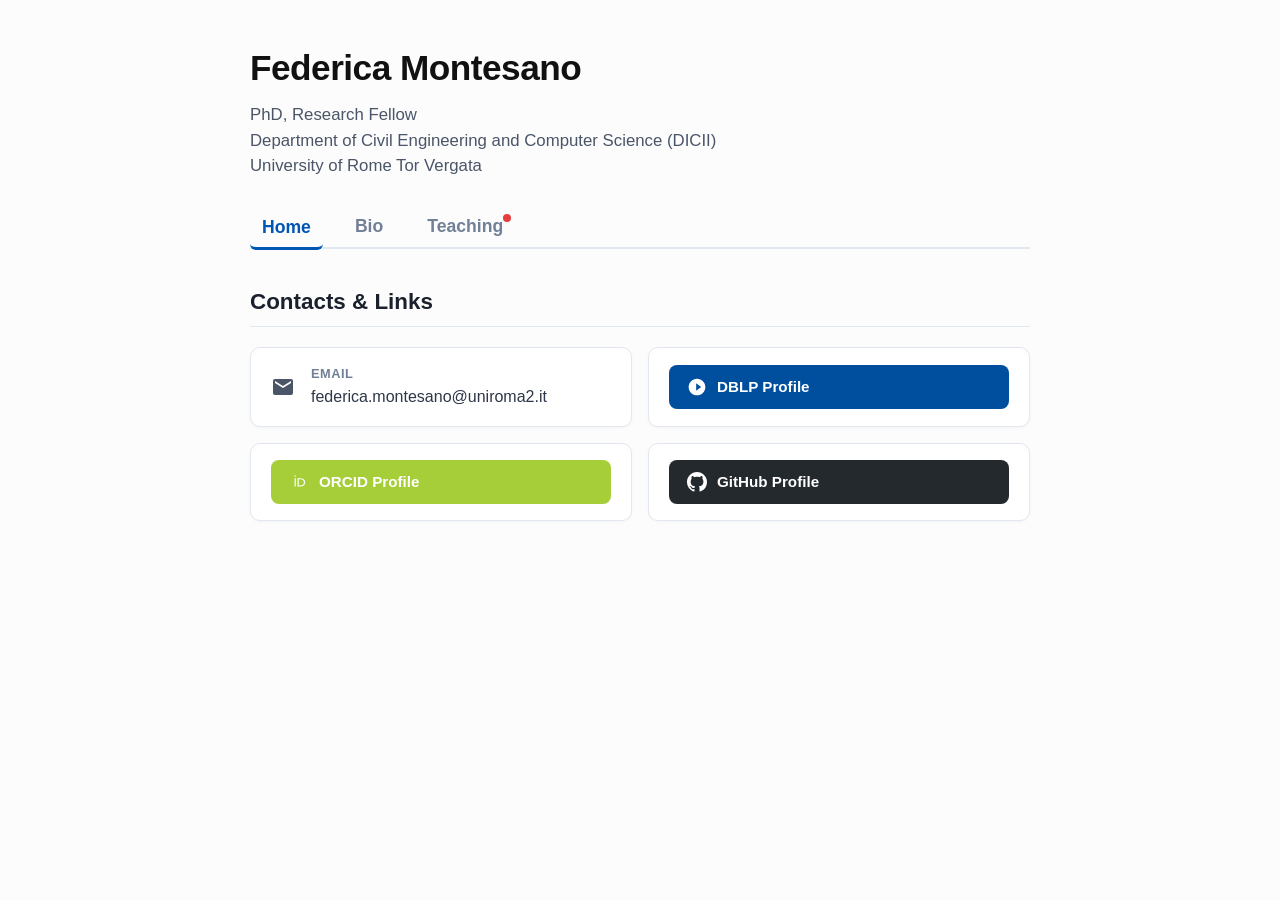
==== index.html @ 9aa777cb "Update comments for clarity in index.html" ====
<!DOCTYPE html>
<html lang="it">
<head>
    <meta charset="UTF-8">
    <meta name="viewport" content="width=device-width, initial-scale=1.0">
    <title>Federica Montesano | Academic Homepage</title>
    <style>
        :root {
            --primary-color: #0056b3;
            --text-color: #2b2b2b;
            --bg-color: #fcfcfc;
            --card-bg: #ffffff;
            --border-color: #e2e8f0;
            --orcid-color: #a6ce39;
            --github-color: #24292e;
            --dblp-color: #004f9e;
            --new-badge-bg: #e53e3e;
            --new-badge-color: #ffffff;
        }

        body {
            font-family: -apple-system, BlinkMacSystemFont, "Segoe UI", Roboto, Helvetica, Arial, sans-serif;
            max-width: 780px;
            margin: 40px auto;
            padding: 0 20px;
            line-height: 1.6;
            color: var(--text-color);
            background-color: var(--bg-color);
        }

        /* Header */
        header {
            margin-bottom: 30px;
        }

        h1 {
            font-size: 2.2rem;
            margin-bottom: 6px;
            color: #111;
            letter-spacing: -0.5px;
        }

        .affiliation {
            font-size: 1.05rem;
            color: #4a5568;
            margin-top: 0;
            line-height: 1.5;
        }

        /* Navigation Bar */
        nav {
            display: flex;
            gap: 20px;
            border-bottom: 2px solid var(--border-color);
            margin-bottom: 35px;
            padding-bottom: 2px;
        }

        nav button {
            background: none;
            border: none;
            font-size: 1.1rem;
            font-weight: 600;
            color: #718096;
            padding: 8px 12px;
            cursor: pointer;
            border-radius: 6px;
            transition: all 0.2s ease;
            position: relative;
        }

        nav button:hover {
            color: var(--primary-color);
            background-color: #edf2f7;
        }

        nav button.active {
            color: var(--primary-color);
            border-bottom: 3px solid var(--primary-color);
            margin-bottom: -5px; /* Aligns indicator with bottom border */
        }

        /* Dot indicator on navigation tab for new content */
        nav button.has-new::after {
            content: '';
            position: absolute;
            top: 6px;
            right: 4px;
            width: 8px;
            height: 8px;
            background-color: var(--new-badge-bg);
            border-radius: 50%;
            box-shadow: 0 0 0 2px var(--bg-color);
        }

        /* Sections */
        .tab-content {
            display: none;
        }

        .tab-content.active {
            display: block;
        }

        h2 {
            font-size: 1.4rem;
            color: #1a202c;
            margin-top: 30px;
            margin-bottom: 16px;
            border-bottom: 1px solid var(--border-color);
            padding-bottom: 6px;
        }

        /* Contacts & Links Cards */
        .contacts-grid {
            display: grid;
            grid-template-columns: repeat(auto-fit, minmax(280px, 1fr));
            gap: 16px;
            margin-top: 20px;
        }

        .contact-card {
            background: var(--card-bg);
            border: 1px solid var(--border-color);
            border-radius: 10px;
            padding: 16px 20px;
            display: flex;
            align-items: center;
            gap: 16px;
            box-shadow: 0 1px 3px rgba(0,0,0,0.04);
            transition: transform 0.15s ease, box-shadow 0.15s ease;
        }

        .contact-card:hover {
            transform: translateY(-2px);
            box-shadow: 0 4px 10px rgba(0,0,0,0.06);
        }

        .contact-icon {
            width: 24px;
            height: 24px;
            flex-shrink: 0;
            fill: #4a5568;
        }

        .contact-info {
            display: flex;
            flex-direction: column;
        }

        .contact-label {
            font-size: 0.8rem;
            text-transform: uppercase;
            letter-spacing: 0.5px;
            color: #718096;
            font-weight: 600;
        }

        .contact-value {
            font-size: 1rem;
            font-weight: 500;
            color: #2d3748;
            text-decoration: none;
            word-break: break-word;
        }

        a.contact-value:hover {
            color: var(--primary-color);
            text-decoration: underline;
        }

        /* External Badges for Links */
        .badge-link {
            display: inline-flex;
            align-items: center;
            gap: 10px;
            padding: 10px 18px;
            border-radius: 8px;
            color: white !important;
            font-weight: 600;
            text-decoration: none !important;
            font-size: 0.95rem;
            width: 100%;
            box-sizing: border-box;
            transition: opacity 0.2s ease, transform 0.15s ease;
        }

        .badge-link:hover {
            opacity: 0.9;
            transform: translateY(-2px);
        }

        .badge-link svg {
            width: 20px;
            height: 20px;
            fill: white;
            flex-shrink: 0;
        }

        .badge-orcid {
            background-color: var(--orcid-color);
        }

        .badge-github {
            background-color: var(--github-color);
        }

        .badge-dblp {
            background-color: var(--dblp-color);
        }

        /* Full CV Link Container */
        .cv-download-container {
            margin-bottom: 25px;
        }

        .btn-cv {
            display: inline-flex;
            align-items: center;
            gap: 10px;
            background-color: var(--primary-color);
            color: white;
            padding: 10px 18px;
            border-radius: 8px;
            font-weight: 600;
            text-decoration: none;
            font-size: 0.95rem;
            transition: background-color 0.2s ease, transform 0.15s ease;
        }

        .btn-cv:hover {
            background-color: #004085;
            transform: translateY(-2px);
        }

        .btn-cv svg {
            width: 18px;
            height: 18px;
            fill: white;
        }

        /* Education & Experience Items */
        .timeline-item {
            background: var(--card-bg);
            border: 1px solid var(--border-color);
            border-radius: 10px;
            padding: 20px;
            margin-bottom: 16px;
            box-shadow: 0 1px 3px rgba(0,0,0,0.04);
        }

        .timeline-header {
            display: flex;
            justify-content: space-between;
            align-items: flex-start;
            margin-bottom: 6px;
            flex-wrap: wrap;
            gap: 8px;
        }

        .timeline-title {
            font-size: 1.1rem;
            font-weight: 600;
            color: #2d3748;
            margin: 0;
        }

        .timeline-date {
            font-size: 0.85rem;
            font-weight: 600;
            color: var(--primary-color);
            background: #ebf8ff;
            padding: 2px 10px;
            border-radius: 12px;
            border: 1px solid #bee3f8;
            white-space: nowrap;
        }

        .timeline-subtitle {
            font-size: 0.95rem;
            color: #4a5568;
            margin-bottom: 6px;
        }

        .timeline-details {
            font-size: 0.95rem;
            color: #4a5568;
            margin-top: 8px;
            padding-top: 8px;
            border-top: 1px dashed var(--border-color);
        }

        .timeline-details p {
            margin: 4px 0;
        }

        /* Research Interest Badges */
        .tag-container {
            display: flex;
            flex-wrap: wrap;
            gap: 8px;
            margin-top: 10px;
            margin-bottom: 20px;
        }

        .tag {
            background: #edf2f7;
            color: #2d3748;
            padding: 6px 12px;
            border-radius: 20px;
            font-size: 0.9rem;
            font-weight: 500;
            border: 1px solid #cbd5e0;
        }

        /* Teaching Section Layout */
        .course-card {
            background: var(--card-bg);
            border: 1px solid var(--border-color);
            border-radius: 10px;
            padding: 24px;
            margin-bottom: 25px;
            box-shadow: 0 1px 3px rgba(0,0,0,0.04);
        }

        .course-card h3 {
            margin-top: 0;
            color: var(--primary-color);
            border-bottom: 1px solid var(--border-color);
            padding-bottom: 10px;
            font-size: 1.25rem;
            display: flex;
            align-items: center;
            justify-content: space-between;
        }

        /* Clickable Course Link Style */
        .course-card-link {
            text-decoration: none;
            color: inherit;
            display: block;
            transition: transform 0.15s ease, box-shadow 0.15s ease;
            cursor: pointer;
        }

        .course-card-link:hover {
            transform: translateY(-2px);
            box-shadow: 0 4px 12px rgba(0,0,0,0.08);
        }

        .course-card-link:hover h3 {
            text-decoration: underline;
        }

        .course-meta {
            display: flex;
            justify-content: space-between;
            align-items: center;
            margin-top: 12px;
            font-size: 0.9rem;
            color: #718096;
        }

        .arrow-indicator {
            font-weight: bold;
            color: var(--primary-color);
        }

        /* Back Button */
        .btn-back {
            display: inline-flex;
            align-items: center;
            gap: 6px;
            background: none;
            border: 1px solid var(--border-color);
            padding: 6px 14px;
            border-radius: 6px;
            color: #4a5568;
            font-weight: 600;
            cursor: pointer;
            margin-bottom: 20px;
            transition: all 0.15s ease;
        }

        .btn-back:hover {
            background: #edf2f7;
            color: var(--primary-color);
        }

        .resource-section {
            margin-top: 22px;
        }

        .resource-section h4 {
            margin-bottom: 10px;
            color: #2d3748;
            font-size: 1.05rem;
            display: flex;
            align-items: center;
            gap: 8px;
        }

        /* Formatted Resource List */
        .resource-list {
            list-style: none;
            padding-left: 0;
            margin-top: 8px;
        }

        .resource-list li {
            display: flex;
            align-items: center;
            justify-content: space-between;
            padding: 10px 14px;
            margin-bottom: 8px;
            background-color: #f8fafc;
            border: 1px solid var(--border-color);
            border-radius: 6px;
            transition: background-color 0.15s ease;
        }

        .resource-list li:hover {
            background-color: #f1f5f9;
        }

        .resource-info {
            display: flex;
            align-items: center;
            gap: 8px;
            flex-wrap: wrap;
        }

        .resource-title {
            font-weight: 500;
            color: #2d3748;
        }

        /* Action Badges */
        .badge-pdf, .badge-file {
            font-size: 0.8rem;
            padding: 3px 10px;
            border-radius: 4px;
            font-weight: 600;
            text-decoration: none;
            transition: all 0.15s ease;
            white-space: nowrap;
        }

        .badge-pdf {
            background: #ebf8ff;
            color: var(--primary-color);
            border: 1px solid #bee3f8;
        }

        .badge-pdf:hover {
            background: #bee3f8;
        }

        .badge-file {
            background: #f0fff4;
            color: #276749;
            border: 1px solid #c6f6d5;
        }

        .badge-file:hover {
            background: #c6f6d5;
        }

        /* --- NEW SUBMISSION HIGHLIGHTING --- */
        
        /* Animated Pulsing NEW Badge */
        .badge-new {
            font-size: 0.7rem;
            font-weight: 700;
            text-transform: uppercase;
            letter-spacing: 0.5px;
            background-color: var(--new-badge-bg);
            color: var(--new-badge-color);
            padding: 2px 7px;
            border-radius: 10px;
            display: inline-block;
            animation: pulse-badge 2s infinite;
        }

        @keyframes pulse-badge {
            0% {
                box-shadow: 0 0 0 0 rgba(229, 62, 62, 0.4);
            }
            70% {
                box-shadow: 0 0 0 6px rgba(229, 62, 62, 0);
            }
            100% {
                box-shadow: 0 0 0 0 rgba(229, 62, 62, 0);
            }
        }

        /* Special styling for newly submitted list item */
        .resource-list li.item-new {
            background-color: #fff5f5;
            border-color: #feb2b2;
        }

        .resource-list li.item-new:hover {
            background-color: #fed7d7;
        }
    </style>
</head>
<body>

    <!-- HEADER / TITLE -->
    <header>
        <h1>Federica Montesano</h1>
        <p class="affiliation">
            PhD, Research Fellow<br>
            Department of Civil Engineering and Computer Science (DICII)<br>
            University of Rome Tor Vergata
        </p>
    </header>

    <!-- NAVIGATION TABS -->
    <nav>
        <button id="tab-home" class="active" onclick="switchTab('home')">Home</button>
        <button id="tab-bio" onclick="switchTab('bio')">Bio</button>
        <!-- ADD "has-new" class when you put new stuff! -->
        <button id="tab-teaching" class="has-new" onclick="switchTab('teaching')">Teaching</button>
    </nav>

    <main>
        <!-- HOME PAGE (DEFAULT) -->
        <section id="content-home" class="tab-content active">
            <h2>Contacts & Links</h2>
            
            <div class="contacts-grid">
                <!-- Email -->
                <div class="contact-card">
                    <svg class="contact-icon" viewBox="0 0 24 24"><path d="M20 4H4c-1.1 0-1.99.9-1.99 2L2 18c0 1.1.9 2 2 2h16c1.1 0 2-.9 2-2V6c0-1.1-.9-2-2-2zm0 4l-8 5-8-5V6l8 5 8-5v2z"/></svg>
                    <div class="contact-info">
                        <span class="contact-label">Email</span>
                        <a href="mailto:federica.montesano@uniroma2.it" class="contact-value">federica.montesano@uniroma2.it</a>
                    </div>
                </div>

                <!-- DBLP Button -->
                <div class="contact-card">
                    <a href="https://dblp.org/pid/322/9845.html" target="_blank" class="badge-link badge-dblp">
                        <svg viewBox="0 0 24 24"><path d="M12 2C6.48 2 2 6.48 2 12s4.48 10 10 10 10-4.48 10-10S17.52 2 12 2zm-1 14.5v-9l6 4.5-6 4.5z"/></svg>
                        DBLP Profile
                    </a>
                </div>

                <!-- ORCID Button -->
                <div class="contact-card">
                    <a href="https://orcid.org/0000-0002-9875-6601" target="_blank" class="badge-link badge-orcid">
                        <svg viewBox="0 0 256 256"><path d="M256 128c0 70.7-57.3 128-128 128S0 198.7 0 128 57.3 0 128 0s128 57.3 128 128z" fill="#a6ce39"/><path d="M86.3 186.2H70.9V79.1h15.4v107.1zM108.9 79.1h41.6c39.6 0 57 28.3 57 53.6 0 27.5-21.5 53.5-56.8 53.5h-41.8V79.1zm15.4 93.3h24.5c34.9 0 42.9-26.5 42.9-39.7 0-21.5-13.7-39.7-43.7-39.7h-23.7v79.4zM78.6 60.1c-5.5 0-10-4.5-10-10s4.5-10 10-10 10 4.5 10 10-4.5 10-10 10z" fill="#fff"/></svg>
                        ORCID Profile
                    </a>
                </div>

                <!-- GitHub Button -->
                <div class="contact-card">
                    <a href="https://github.com/federicamontes" target="_blank" class="badge-link badge-github">
                        <svg viewBox="0 0 24 24"><path d="M12 0C5.37 0 0 5.37 0 12c0 5.31 3.435 9.795 8.205 11.385.6.105.825-.255.825-.57 0-.285-.015-1.23-.015-2.235-3.015.555-3.795-.735-4.035-1.41-.135-.345-.72-1.41-1.23-1.695-.42-.225-1.02-.78-.015-.795.945-.015 1.62.87 1.845 1.23 1.08 1.815 2.805 1.305 3.495.99.105-.78.42-1.305.765-1.605-2.67-.3-5.46-1.335-5.46-5.925 0-1.305.465-2.385 1.23-3.225-.12-.3-.54-1.53.12-3.18 0 0 1.005-.315 3.3 1.23.96-.27 1.98-.405 3-.405s2.04.135 3 .405c2.295-1.56 3.3-1.23 3.3-1.23.66 1.65.24 2.88.12 3.18.765.84 1.23 1.905 1.23 3.225 0 4.605-2.805 5.625-5.475 5.925.435.375.81 1.095.81 2.22 0 1.605-.015 2.895-.015 3.3 0 .315.225.69.825.57A12.02 12.02 0 0024 12c0-6.63-5.37-12-12-12z"/></svg>
                        GitHub Profile
                    </a>
                </div>
            </div>
        </section>

        <!-- BIO PAGE -->
        <section id="content-bio" class="tab-content">
            <!-- FULL CV DOWNLOAD LINK -->
            <div class="cv-download-container">
                <a href="CV_Federica_Montesano.pdf" target="_blank" class="btn-cv">
                    <svg viewBox="0 0 24 24"><path d="M19 9h-4V3H9v6H5l7 7 7-7zM5 18v2h14v-2H5z"/></svg>
                    Download Full CV (PDF)
                </a>
            </div>

            <!-- EDUCATION SECTION -->
            <h2>Education</h2>

            <!-- Ph.D. -->
            <div class="timeline-item">
                <div class="timeline-header">
                    <h3 class="timeline-title">Ph.D. in Computer Science, Robotics and GeoInformation</h3>
                    <span class="timeline-date">Nov 2021 – Oct 2024</span>
                </div>
                <div class="timeline-subtitle">
                    <strong>University of Rome Tor Vergata</strong> &bull; Grade: Top 5% (Outstanding)
                </div>
                <div class="timeline-details">
                    <p><strong>Thesis Title:</strong> <em>Innovative Solutions for Speculative Parallel Discrete Event Simulation on Multi-core Shared-memory Machines</em></p>
                    <p><strong>Supervisor:</strong> Francesco Quaglia &bull; <strong>Co-Supervisor:</strong> Romolo Marotta</p>
                </div>
            </div>

            <!-- Master Degree -->
            <div class="timeline-item">
                <div class="timeline-header">
                    <h3 class="timeline-title">Master Degree in Computer Science Engineering</h3>
                    <span class="timeline-date">May 2018 – Oct 2021</span>
                </div>
                <div class="timeline-subtitle">
                    <strong>University of Rome Tor Vergata</strong> &bull; Grade: 104/110
                </div>
                <div class="timeline-details">
                    <p><strong>Thesis Title:</strong> <em>Studio e implementazione di uno stack sequentially consistent</em></p>
                    <p><strong>Advisor:</strong> Francesco Quaglia &bull; <strong>Co-Advisor:</strong> Romolo Marotta</p>
                </div>
            </div>

            <!-- RESEARCH EXPERIENCE SECTION -->
            <h2>Research Experience</h2>

            <div class="timeline-item">
                <div class="timeline-header">
                    <h3 class="timeline-title">Research Fellow (Incarico di ricerca, art. 22-ter L. 240/2010)</h3>
                    <span class="timeline-date">Mar 2026 – Mar 2027</span>
                </div>
                <div class="timeline-subtitle">
                    <strong>Department of Civil Engineering and Computer Science – Università Roma Tor Vergata</strong>
                </div>
                <div class="timeline-details">
                    <p>Horizon Europe Project <em>EoCoE-3: Energy Oriented Centre of Excellence for Exascale</em> (Grant Agreement: 101144014)</p>
                </div>
            </div>

            <div class="timeline-item">
                <div class="timeline-header">
                    <h3 class="timeline-title">Scientific Collaborator</h3>
                    <span class="timeline-date">Nov 2025 – Mar 2026</span>
                </div>
                <div class="timeline-subtitle">
                    <strong>Department of Economics – Università Roma Tre</strong>
                </div>
                <div class="timeline-details">
                    <p>PRIN 2022 Project <em>DOMAIN: Taming Heterogeneous Computing Complexity with Full-Stack Governance of Domain-Specific Languages</em> (Project Code: 2022TSYYKJ)</p>
                </div>
            </div>

            <div class="timeline-item">
                <div class="timeline-header">
                    <h3 class="timeline-title">Research Fellow (Assegno di ricerca, art. 22 L. 240/2010)</h3>
                    <span class="timeline-date">Nov 2024 – Nov 2025</span>
                </div>
                <div class="timeline-subtitle">
                    <strong>National Research Council (CNR-IASI)</strong>
                </div>
                <div class="timeline-details">
                    <p>PRIN 2022 Project <em>DOMAIN: Taming Heterogeneous Computing Complexity with Full-Stack Governance of Domain-Specific Languages</em> (Project Code: 2022TSYYKJ)</p>
                </div>
            </div>

            <!-- RESEARCH INTERESTS SECTION -->
            <h2>Research Interests</h2>
            <div class="tag-container">
                <span class="tag">Parallel & Distributed Systems</span>
                <span class="tag">Parallel Discrete Event Simulation (PDES)</span>
                <span class="tag">High-Performance Computing (HPC)</span>
                <span class="tag">Heterogeneous Computing (CPU/GPU/FPGA)</span>
                 <span class="tag">Concurrent Data Structures</span>
                <span class="tag">Shared-Memory & Multicore Architectures</span>
            </div>

            <!-- NATIONAL & INTERNATIONAL RESEARCH PROJECTS -->
            <h2>National & International Research Projects</h2>

            <div class="timeline-item">
                <div class="timeline-header">
                    <h3 class="timeline-title">EoCoE-3: Energy Oriented Centre of Excellence for Exascale</h3>
                    <span class="timeline-date">Mar 2026 – Mar 2027</span>
                </div>
                <div class="timeline-subtitle">
                    <em>Horizon Europe Grant Agreement 101144014 &bull; Università Roma Tor Vergata</em>
                </div>
                <div class="timeline-details">
                    <p>Research activity within EoCoE-3 focusing on the development and optimization of HPC libraries in PSCToolkit for exascale architectures, and their integration into applications for hydrological and wind energy simulations, with emphasis on accelerator-based implementations.</p>
                </div>
            </div>

            <div class="timeline-item">
                <div class="timeline-header">
                    <h3 class="timeline-title">DOMAIN: Taming Heterogeneous Computing Complexity</h3>
                    <span class="timeline-date">Nov 2024 – Mar 2026</span>
                </div>
                <div class="timeline-subtitle">
                    <em>PRIN 2022, CUP F53D23004370001 &bull; CNR-IASI / Università Roma Tre</em>
                </div>
                <div class="timeline-details">
                    <p>Research on heterogeneous computing systems and domain-specific languages (DSLs), focusing on programming abstractions, runtime systems, and optimization techniques for efficient execution on hybrid architectures (CPU/GPU/FPGA).</p>
                </div>
            </div>

            <!-- AWARDS SECTION -->
            <h2>Awards</h2>

            <div class="timeline-item">
                <div class="timeline-header">
                    <h3 class="timeline-title">Best Paper Award</h3>
                    <span class="timeline-date">2025</span>
                </div>
                <div class="timeline-subtitle">
                    <strong>30th IEEE International Symposium on Distributed Simulation and Real Time Applications (DS-RT)</strong>
                </div>
                <div class="timeline-details">
                    <p>Award for the paper <em>"Model-Driven Parallel and Distributed Stochastic Simulation of Chemical Reaction Networks"</em></p>
                </div>
            </div>

            <!-- CHAIRMANSHIP SECTION -->
            <h2>Chairmanship</h2>

            <div class="timeline-item">
                <div class="timeline-header">
                    <h3 class="timeline-title">Reproducibility Chair</h3>
                    <span class="timeline-date">2026</span>
                </div>
                <div class="timeline-subtitle">
                    <strong>ACM SIGSIM Conference on Principles of Advanced Discrete Simulation (PADS)</strong>
                </div>
            </div>

            <div class="timeline-item">
                <div class="timeline-header">
                    <h3 class="timeline-title">Reproducibility Chair</h3>
                    <span class="timeline-date">2025</span>
                </div>
                <div class="timeline-subtitle">
                    <strong>ACM SIGSIM Conference on Principles of Advanced Discrete Simulation (PADS)</strong>
                </div>
            </div>
        </section>

        <!-- TEACHING LIST PAGE -->
        <section id="content-teaching" class="tab-content">
            <h2>Teaching</h2>

            <!-- Clickable Course Card -->
            <a href="javascript:void(0)" onclick="switchTab('course-ing-algoritmi')" class="course-card-link">
                <div class="course-card">
                    <h3>
                        Ingegneria degli Algoritmi (Laurea Triennale)
                        <!-- Optional NEW badge on course level -->
                        <span class="badge-new">NEW CONTENT</span>
                    </h3>
                    <div class="course-meta">
                        <span>Anno Accademico 2026/2027</span>
                        <span class="arrow-indicator">View Course Material &rarr;</span>
                    </div>
                </div>
            </a>
        </section>

        <!-- DEDICATED COURSE PAGE: Ingegneria degli Algoritmi -->
        <section id="content-course-ing-algoritmi" class="tab-content">
            <button class="btn-back" onclick="switchTab('teaching')">&larr; Back to Teaching</button>

            <h2>Ingegneria degli Algoritmi (Laurea Triennale) — A.A. 2026/2027</h2>

            <div class="course-card">
                <!-- Slides Section -->
                <div class="resource-section">
                    <h4>Slides</h4>
                    <ul class="resource-list">
                        <li>
                            <div class="resource-info">
                                <span class="resource-title">Lecture 1: Introduzione</span>
                            </div>
                            <a href="slides/lecture1.pdf" class="badge-pdf" target="_blank">PDF</a>
                        </li>
                        <li>
                            <div class="resource-info">
                                <span class="resource-title">Lecture 2: Dati Elementari</span>
                            </div>
                            <a href="slides/lecture2.pdf" class="badge-pdf" target="_blank">PDF</a>
                        </li>
                    </ul>
                </div>

                <!-- Esercitazioni e Homework Section -->
                <div class="resource-section">
                    <h4>Esercitazioni e Homework</h4>
                    <ul class="resource-list">
                        <!-- Standard Existing Item -->
                        <li>
                            <div class="resource-info">
                                <span class="resource-title">Esercizi 1: Tipi di dato</span>
                            </div>
                            <a href="esercizi/tipi.txt" class="badge-file" target="_blank">FILE</a>
                        </li>

                        <!-- When element is no longer new, simply remove class="item-new" -->
                        <!-- 
                        <li class="item-new">
                            <div class="resource-info">
                                <span class="resource-title">Soluzione Esercizio 1: C Code</span>
                                <span class="badge-new">NEW</span>
                            </div>
                            <a href="esercizi/soluzione1.c" class="badge-file" target="_blank">FILE</a>
                        </li> -->
                    </ul>
                </div>
            </div>
        </section>
    </main>

    <!-- TAB SWITCHING SCRIPT -->
    <script>
        function switchTab(tabName) {
            // Hide all tab content sections
            document.querySelectorAll('.tab-content').forEach(section => {
                section.classList.remove('active');
            });

            // Remove active class from all main navigation buttons
            document.querySelectorAll('nav button').forEach(button => {
                button.classList.remove('active');
            });

            // Show selected section
            const activeSection = document.getElementById('content-' + tabName);
            if (activeSection) {
                activeSection.classList.add('active');
            }

            // Highlight the matching navigation tab if available
            let navTabId = 'tab-' + tabName;
            if (tabName.startsWith('course-')) {
                navTabId = 'tab-teaching';
            }

            const activeNavButton = document.getElementById(navTabId);
            if (activeNavButton) {
                activeNavButton.classList.add('active');
            }

            // Scroll smoothly back to top when switching pages
            window.scrollTo({ top: 0, behavior: 'smooth' });
        }
    </script>

</body>
</html>
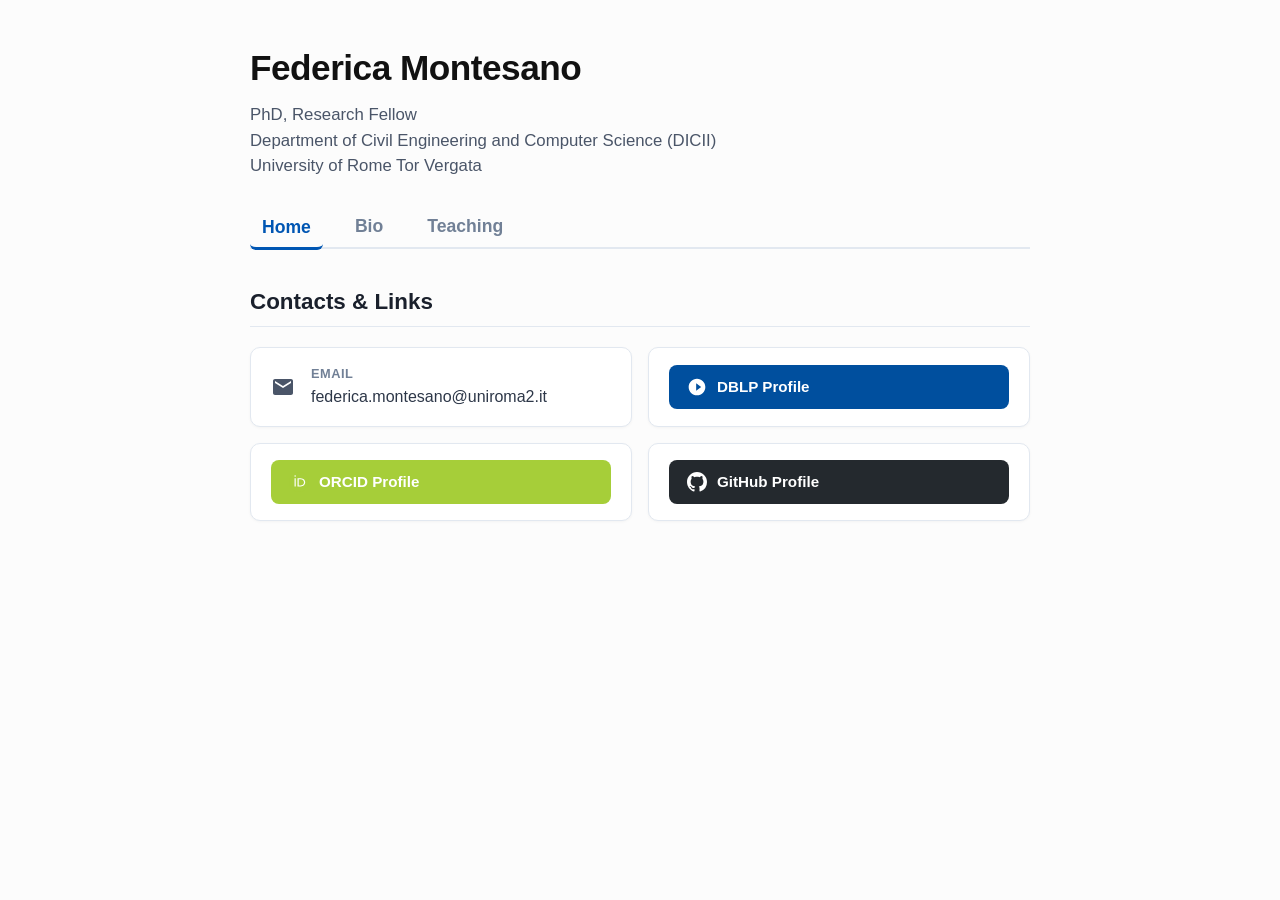
==== commit 9107392f: "Remove 'has-new' class from teaching button Removed 'has-new' class from the teaching button." ====
--- a/index.html
+++ b/index.html
@@ -522,7 +522,7 @@
         <button id="tab-home" class="active" onclick="switchTab('home')">Home</button>
         <button id="tab-bio" onclick="switchTab('bio')">Bio</button>
         <!-- ADD "has-new" class when you put new stuff! -->
-        <button id="tab-teaching" class="has-new" onclick="switchTab('teaching')">Teaching</button>
+        <button id="tab-teaching" class="" onclick="switchTab('teaching')">Teaching</button>
     </nav>
 
     <main>
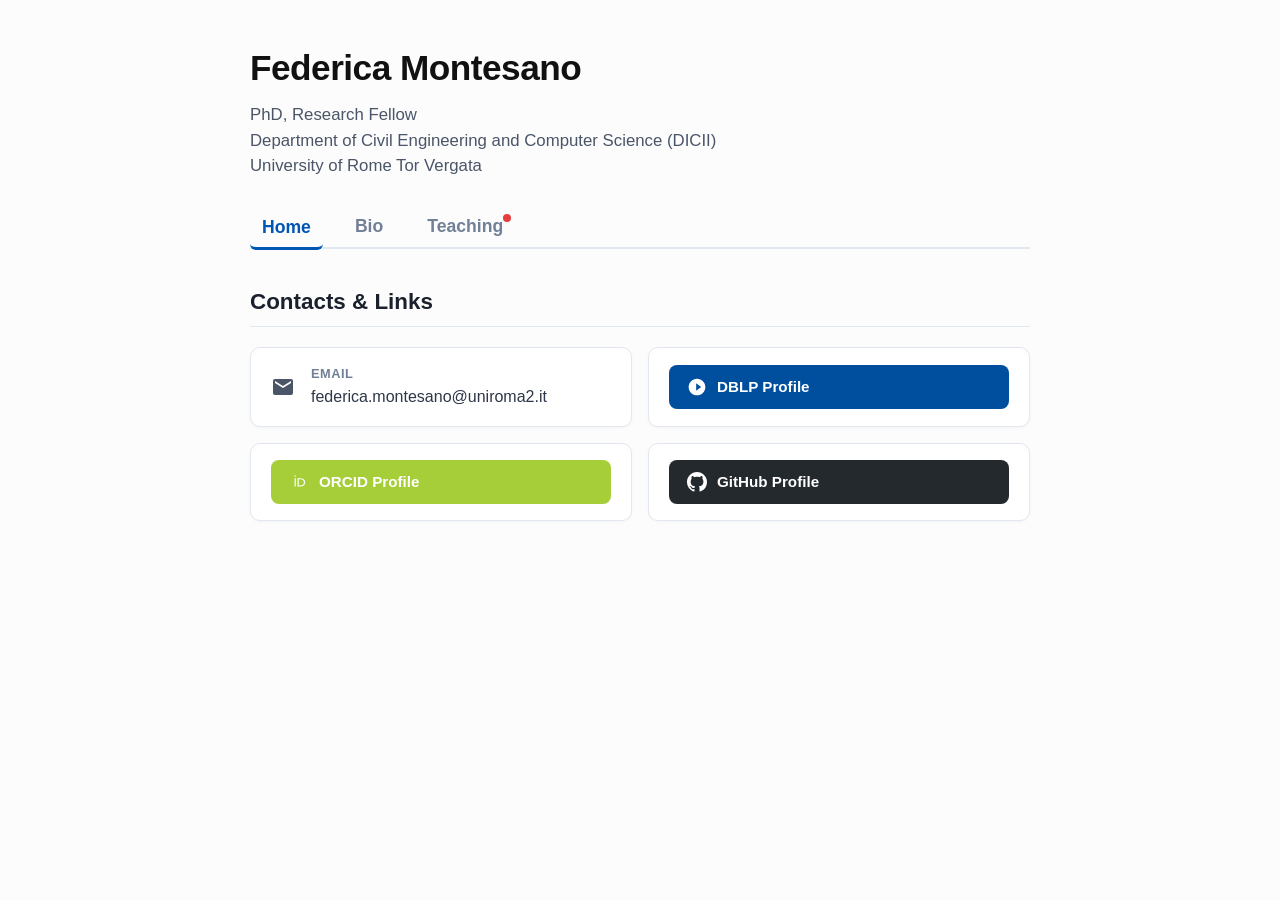
==== commit 8e04adec: "Enhance navigation and add new content indicators Added new content notifications and updated resour" ====
--- a/index.html
+++ b/index.html
@@ -521,8 +521,8 @@
     <nav>
         <button id="tab-home" class="active" onclick="switchTab('home')">Home</button>
         <button id="tab-bio" onclick="switchTab('bio')">Bio</button>
-        <!-- ADD "has-new" class when you put new stuff! -->
-        <button id="tab-teaching" class="" onclick="switchTab('teaching')">Teaching</button>
+        <!-- ADDED "has-new" class for new content notification -->
+        <button id="tab-teaching" class="has-new" onclick="switchTab('teaching')">Teaching</button>
     </nav>
 
     <main>
@@ -740,7 +740,7 @@
                 <div class="course-card">
                     <h3>
                         Ingegneria degli Algoritmi (Laurea Triennale)
-                        <!-- Optional NEW badge on course level -->
+                        <!-- ACTIVATED NEW CONTENT BADGE -->
                         <span class="badge-new">NEW CONTENT</span>
                     </h3>
                     <div class="course-meta">
@@ -766,13 +766,23 @@
                             <div class="resource-info">
                                 <span class="resource-title">Lecture 1: Introduzione</span>
                             </div>
-                            <a href="slides/lecture1.pdf" class="badge-pdf" target="_blank">PDF</a>
+                            <a href="slides/01-Introduzione.pdf" class="badge-pdf" target="_blank">PDF</a>
+                            <a href="slides/02-DatiElementari.pdf" class="badge-pdf" target="_blank">PDF</a>
                         </li>
                         <li>
                             <div class="resource-info">
-                                <span class="resource-title">Lecture 2: Dati Elementari</span>
+                                <span class="resource-title">Lecture 2: Controllo del Flusso</span>
                             </div>
                             <a href="slides/lecture2.pdf" class="badge-pdf" target="_blank">PDF</a>
+                        </li>
+                        
+                        <!-- NEWLY ADDED SLIDES -->
+                        <li class="item-new">
+                            <div class="resource-info">
+                                <span class="resource-title">Lecture 3 (tentative): Array</span>
+                                <span class="badge-new">NEW</span>
+                            </div>
+                            <a href="slides/03-StruttureDati.pdf" class="badge-pdf" target="_blank">PDF</a>
                         </li>
                     </ul>
                 </div>
@@ -788,16 +798,6 @@
                             </div>
                             <a href="esercizi/tipi.txt" class="badge-file" target="_blank">FILE</a>
                         </li>
-
-                        <!-- When element is no longer new, simply remove class="item-new" -->
-                        <!-- 
-                        <li class="item-new">
-                            <div class="resource-info">
-                                <span class="resource-title">Soluzione Esercizio 1: C Code</span>
-                                <span class="badge-new">NEW</span>
-                            </div>
-                            <a href="esercizi/soluzione1.c" class="badge-file" target="_blank">FILE</a>
-                        </li> -->
                     </ul>
                 </div>
             </div>
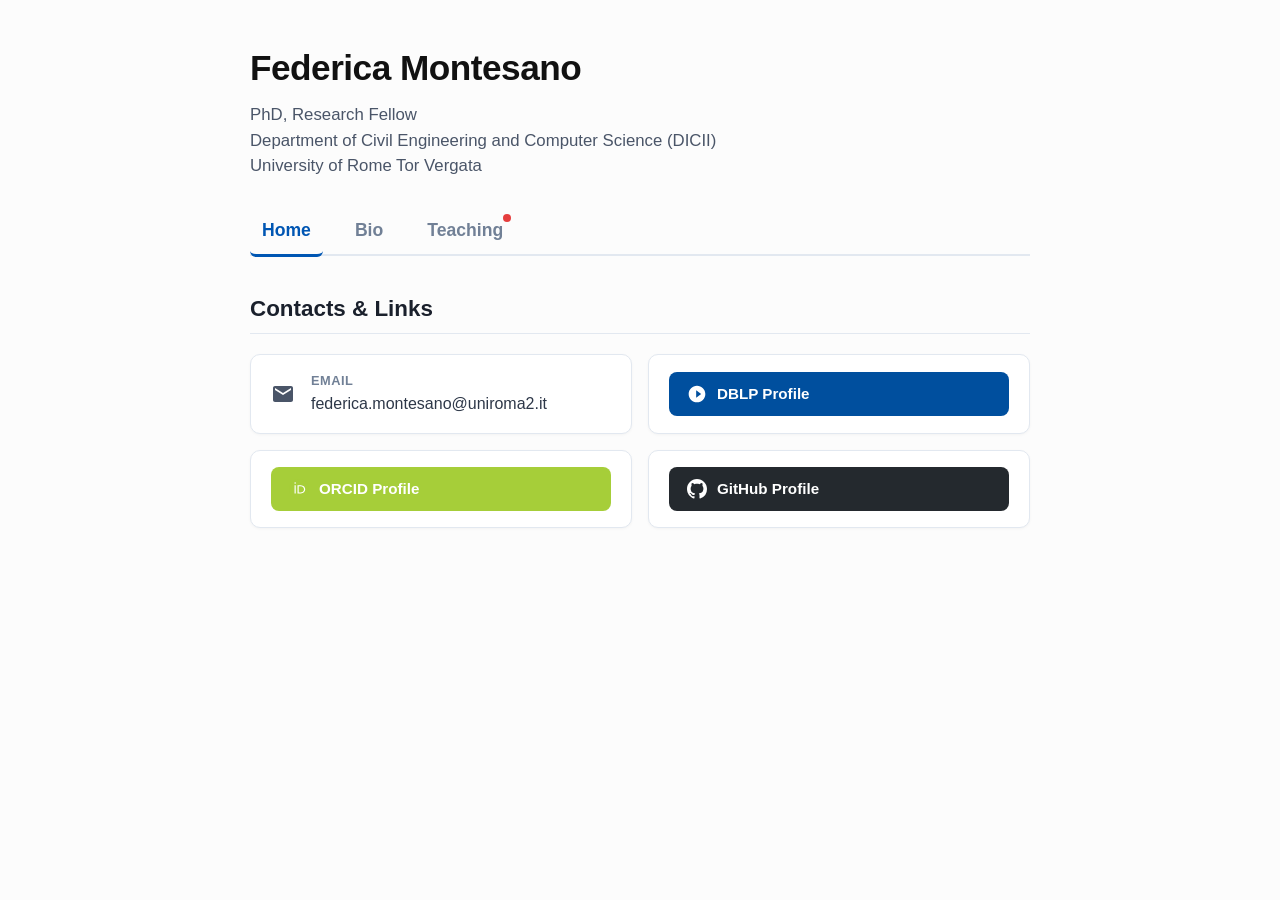
==== commit aa379ffa: "restructured github project" ====
--- a/index.html
+++ b/index.html
@@ -4,510 +4,10 @@
     <meta charset="UTF-8">
     <meta name="viewport" content="width=device-width, initial-scale=1.0">
     <title>Federica Montesano | Academic Homepage</title>
-    <style>
-        :root {
-            --primary-color: #0056b3;
-            --text-color: #2b2b2b;
-            --bg-color: #fcfcfc;
-            --card-bg: #ffffff;
-            --border-color: #e2e8f0;
-            --orcid-color: #a6ce39;
-            --github-color: #24292e;
-            --dblp-color: #004f9e;
-            --new-badge-bg: #e53e3e;
-            --new-badge-color: #ffffff;
-        }
-
-        body {
-            font-family: -apple-system, BlinkMacSystemFont, "Segoe UI", Roboto, Helvetica, Arial, sans-serif;
-            max-width: 780px;
-            margin: 40px auto;
-            padding: 0 20px;
-            line-height: 1.6;
-            color: var(--text-color);
-            background-color: var(--bg-color);
-        }
-
-        /* Header */
-        header {
-            margin-bottom: 30px;
-        }
-
-        h1 {
-            font-size: 2.2rem;
-            margin-bottom: 6px;
-            color: #111;
-            letter-spacing: -0.5px;
-        }
-
-        .affiliation {
-            font-size: 1.05rem;
-            color: #4a5568;
-            margin-top: 0;
-            line-height: 1.5;
-        }
-
-        /* Navigation Bar */
-        nav {
-            display: flex;
-            gap: 20px;
-            border-bottom: 2px solid var(--border-color);
-            margin-bottom: 35px;
-            padding-bottom: 2px;
-        }
-
-        nav button {
-            background: none;
-            border: none;
-            font-size: 1.1rem;
-            font-weight: 600;
-            color: #718096;
-            padding: 8px 12px;
-            cursor: pointer;
-            border-radius: 6px;
-            transition: all 0.2s ease;
-            position: relative;
-        }
-
-        nav button:hover {
-            color: var(--primary-color);
-            background-color: #edf2f7;
-        }
-
-        nav button.active {
-            color: var(--primary-color);
-            border-bottom: 3px solid var(--primary-color);
-            margin-bottom: -5px; /* Aligns indicator with bottom border */
-        }
-
-        /* Dot indicator on navigation tab for new content */
-        nav button.has-new::after {
-            content: '';
-            position: absolute;
-            top: 6px;
-            right: 4px;
-            width: 8px;
-            height: 8px;
-            background-color: var(--new-badge-bg);
-            border-radius: 50%;
-            box-shadow: 0 0 0 2px var(--bg-color);
-        }
-
-        /* Sections */
-        .tab-content {
-            display: none;
-        }
-
-        .tab-content.active {
-            display: block;
-        }
-
-        h2 {
-            font-size: 1.4rem;
-            color: #1a202c;
-            margin-top: 30px;
-            margin-bottom: 16px;
-            border-bottom: 1px solid var(--border-color);
-            padding-bottom: 6px;
-        }
-
-        /* Contacts & Links Cards */
-        .contacts-grid {
-            display: grid;
-            grid-template-columns: repeat(auto-fit, minmax(280px, 1fr));
-            gap: 16px;
-            margin-top: 20px;
-        }
-
-        .contact-card {
-            background: var(--card-bg);
-            border: 1px solid var(--border-color);
-            border-radius: 10px;
-            padding: 16px 20px;
-            display: flex;
-            align-items: center;
-            gap: 16px;
-            box-shadow: 0 1px 3px rgba(0,0,0,0.04);
-            transition: transform 0.15s ease, box-shadow 0.15s ease;
-        }
-
-        .contact-card:hover {
-            transform: translateY(-2px);
-            box-shadow: 0 4px 10px rgba(0,0,0,0.06);
-        }
-
-        .contact-icon {
-            width: 24px;
-            height: 24px;
-            flex-shrink: 0;
-            fill: #4a5568;
-        }
-
-        .contact-info {
-            display: flex;
-            flex-direction: column;
-        }
-
-        .contact-label {
-            font-size: 0.8rem;
-            text-transform: uppercase;
-            letter-spacing: 0.5px;
-            color: #718096;
-            font-weight: 600;
-        }
-
-        .contact-value {
-            font-size: 1rem;
-            font-weight: 500;
-            color: #2d3748;
-            text-decoration: none;
-            word-break: break-word;
-        }
-
-        a.contact-value:hover {
-            color: var(--primary-color);
-            text-decoration: underline;
-        }
-
-        /* External Badges for Links */
-        .badge-link {
-            display: inline-flex;
-            align-items: center;
-            gap: 10px;
-            padding: 10px 18px;
-            border-radius: 8px;
-            color: white !important;
-            font-weight: 600;
-            text-decoration: none !important;
-            font-size: 0.95rem;
-            width: 100%;
-            box-sizing: border-box;
-            transition: opacity 0.2s ease, transform 0.15s ease;
-        }
-
-        .badge-link:hover {
-            opacity: 0.9;
-            transform: translateY(-2px);
-        }
-
-        .badge-link svg {
-            width: 20px;
-            height: 20px;
-            fill: white;
-            flex-shrink: 0;
-        }
-
-        .badge-orcid {
-            background-color: var(--orcid-color);
-        }
-
-        .badge-github {
-            background-color: var(--github-color);
-        }
-
-        .badge-dblp {
-            background-color: var(--dblp-color);
-        }
-
-        /* Full CV Link Container */
-        .cv-download-container {
-            margin-bottom: 25px;
-        }
-
-        .btn-cv {
-            display: inline-flex;
-            align-items: center;
-            gap: 10px;
-            background-color: var(--primary-color);
-            color: white;
-            padding: 10px 18px;
-            border-radius: 8px;
-            font-weight: 600;
-            text-decoration: none;
-            font-size: 0.95rem;
-            transition: background-color 0.2s ease, transform 0.15s ease;
-        }
-
-        .btn-cv:hover {
-            background-color: #004085;
-            transform: translateY(-2px);
-        }
-
-        .btn-cv svg {
-            width: 18px;
-            height: 18px;
-            fill: white;
-        }
-
-        /* Education & Experience Items */
-        .timeline-item {
-            background: var(--card-bg);
-            border: 1px solid var(--border-color);
-            border-radius: 10px;
-            padding: 20px;
-            margin-bottom: 16px;
-            box-shadow: 0 1px 3px rgba(0,0,0,0.04);
-        }
-
-        .timeline-header {
-            display: flex;
-            justify-content: space-between;
-            align-items: flex-start;
-            margin-bottom: 6px;
-            flex-wrap: wrap;
-            gap: 8px;
-        }
-
-        .timeline-title {
-            font-size: 1.1rem;
-            font-weight: 600;
-            color: #2d3748;
-            margin: 0;
-        }
-
-        .timeline-date {
-            font-size: 0.85rem;
-            font-weight: 600;
-            color: var(--primary-color);
-            background: #ebf8ff;
-            padding: 2px 10px;
-            border-radius: 12px;
-            border: 1px solid #bee3f8;
-            white-space: nowrap;
-        }
-
-        .timeline-subtitle {
-            font-size: 0.95rem;
-            color: #4a5568;
-            margin-bottom: 6px;
-        }
-
-        .timeline-details {
-            font-size: 0.95rem;
-            color: #4a5568;
-            margin-top: 8px;
-            padding-top: 8px;
-            border-top: 1px dashed var(--border-color);
-        }
-
-        .timeline-details p {
-            margin: 4px 0;
-        }
-
-        /* Research Interest Badges */
-        .tag-container {
-            display: flex;
-            flex-wrap: wrap;
-            gap: 8px;
-            margin-top: 10px;
-            margin-bottom: 20px;
-        }
-
-        .tag {
-            background: #edf2f7;
-            color: #2d3748;
-            padding: 6px 12px;
-            border-radius: 20px;
-            font-size: 0.9rem;
-            font-weight: 500;
-            border: 1px solid #cbd5e0;
-        }
-
-        /* Teaching Section Layout */
-        .course-card {
-            background: var(--card-bg);
-            border: 1px solid var(--border-color);
-            border-radius: 10px;
-            padding: 24px;
-            margin-bottom: 25px;
-            box-shadow: 0 1px 3px rgba(0,0,0,0.04);
-        }
-
-        .course-card h3 {
-            margin-top: 0;
-            color: var(--primary-color);
-            border-bottom: 1px solid var(--border-color);
-            padding-bottom: 10px;
-            font-size: 1.25rem;
-            display: flex;
-            align-items: center;
-            justify-content: space-between;
-        }
-
-        /* Clickable Course Link Style */
-        .course-card-link {
-            text-decoration: none;
-            color: inherit;
-            display: block;
-            transition: transform 0.15s ease, box-shadow 0.15s ease;
-            cursor: pointer;
-        }
-
-        .course-card-link:hover {
-            transform: translateY(-2px);
-            box-shadow: 0 4px 12px rgba(0,0,0,0.08);
-        }
-
-        .course-card-link:hover h3 {
-            text-decoration: underline;
-        }
-
-        .course-meta {
-            display: flex;
-            justify-content: space-between;
-            align-items: center;
-            margin-top: 12px;
-            font-size: 0.9rem;
-            color: #718096;
-        }
-
-        .arrow-indicator {
-            font-weight: bold;
-            color: var(--primary-color);
-        }
-
-        /* Back Button */
-        .btn-back {
-            display: inline-flex;
-            align-items: center;
-            gap: 6px;
-            background: none;
-            border: 1px solid var(--border-color);
-            padding: 6px 14px;
-            border-radius: 6px;
-            color: #4a5568;
-            font-weight: 600;
-            cursor: pointer;
-            margin-bottom: 20px;
-            transition: all 0.15s ease;
-        }
-
-        .btn-back:hover {
-            background: #edf2f7;
-            color: var(--primary-color);
-        }
-
-        .resource-section {
-            margin-top: 22px;
-        }
-
-        .resource-section h4 {
-            margin-bottom: 10px;
-            color: #2d3748;
-            font-size: 1.05rem;
-            display: flex;
-            align-items: center;
-            gap: 8px;
-        }
-
-        /* Formatted Resource List */
-        .resource-list {
-            list-style: none;
-            padding-left: 0;
-            margin-top: 8px;
-        }
-
-        .resource-list li {
-            display: flex;
-            align-items: center;
-            justify-content: space-between;
-            padding: 10px 14px;
-            margin-bottom: 8px;
-            background-color: #f8fafc;
-            border: 1px solid var(--border-color);
-            border-radius: 6px;
-            transition: background-color 0.15s ease;
-        }
-
-        .resource-list li:hover {
-            background-color: #f1f5f9;
-        }
-
-        .resource-info {
-            display: flex;
-            align-items: center;
-            gap: 8px;
-            flex-wrap: wrap;
-        }
-
-        .resource-title {
-            font-weight: 500;
-            color: #2d3748;
-        }
-
-        /* Action Badges */
-        .badge-pdf, .badge-file {
-            font-size: 0.8rem;
-            padding: 3px 10px;
-            border-radius: 4px;
-            font-weight: 600;
-            text-decoration: none;
-            transition: all 0.15s ease;
-            white-space: nowrap;
-        }
-
-        .badge-pdf {
-            background: #ebf8ff;
-            color: var(--primary-color);
-            border: 1px solid #bee3f8;
-        }
-
-        .badge-pdf:hover {
-            background: #bee3f8;
-        }
-
-        .badge-file {
-            background: #f0fff4;
-            color: #276749;
-            border: 1px solid #c6f6d5;
-        }
-
-        .badge-file:hover {
-            background: #c6f6d5;
-        }
-
-        /* --- NEW SUBMISSION HIGHLIGHTING --- */
-        
-        /* Animated Pulsing NEW Badge */
-        .badge-new {
-            font-size: 0.7rem;
-            font-weight: 700;
-            text-transform: uppercase;
-            letter-spacing: 0.5px;
-            background-color: var(--new-badge-bg);
-            color: var(--new-badge-color);
-            padding: 2px 7px;
-            border-radius: 10px;
-            display: inline-block;
-            animation: pulse-badge 2s infinite;
-        }
-
-        @keyframes pulse-badge {
-            0% {
-                box-shadow: 0 0 0 0 rgba(229, 62, 62, 0.4);
-            }
-            70% {
-                box-shadow: 0 0 0 6px rgba(229, 62, 62, 0);
-            }
-            100% {
-                box-shadow: 0 0 0 0 rgba(229, 62, 62, 0);
-            }
-        }
-
-        /* Special styling for newly submitted list item */
-        .resource-list li.item-new {
-            background-color: #fff5f5;
-            border-color: #feb2b2;
-        }
-
-        .resource-list li.item-new:hover {
-            background-color: #fed7d7;
-        }
-    </style>
+    <link rel="stylesheet" href="style.css">
 </head>
 <body>
 
-    <!-- HEADER / TITLE -->
     <header>
         <h1>Federica Montesano</h1>
         <p class="affiliation">
@@ -517,327 +17,45 @@
         </p>
     </header>
 
-    <!-- NAVIGATION TABS -->
     <nav>
-        <button id="tab-home" class="active" onclick="switchTab('home')">Home</button>
-        <button id="tab-bio" onclick="switchTab('bio')">Bio</button>
-        <!-- ADDED "has-new" class for new content notification -->
-        <button id="tab-teaching" class="has-new" onclick="switchTab('teaching')">Teaching</button>
+        <a href="index.html" class="active">Home</a>
+        <a href="bio.html">Bio</a>
+        <a href="teaching.html" class="has-new">Teaching</a>
     </nav>
 
     <main>
-        <!-- HOME PAGE (DEFAULT) -->
-        <section id="content-home" class="tab-content active">
-            <h2>Contacts & Links</h2>
-            
-            <div class="contacts-grid">
-                <!-- Email -->
-                <div class="contact-card">
-                    <svg class="contact-icon" viewBox="0 0 24 24"><path d="M20 4H4c-1.1 0-1.99.9-1.99 2L2 18c0 1.1.9 2 2 2h16c1.1 0 2-.9 2-2V6c0-1.1-.9-2-2-2zm0 4l-8 5-8-5V6l8 5 8-5v2z"/></svg>
-                    <div class="contact-info">
-                        <span class="contact-label">Email</span>
-                        <a href="mailto:federica.montesano@uniroma2.it" class="contact-value">federica.montesano@uniroma2.it</a>
-                    </div>
-                </div>
-
-                <!-- DBLP Button -->
-                <div class="contact-card">
-                    <a href="https://dblp.org/pid/322/9845.html" target="_blank" class="badge-link badge-dblp">
-                        <svg viewBox="0 0 24 24"><path d="M12 2C6.48 2 2 6.48 2 12s4.48 10 10 10 10-4.48 10-10S17.52 2 12 2zm-1 14.5v-9l6 4.5-6 4.5z"/></svg>
-                        DBLP Profile
-                    </a>
-                </div>
-
-                <!-- ORCID Button -->
-                <div class="contact-card">
-                    <a href="https://orcid.org/0000-0002-9875-6601" target="_blank" class="badge-link badge-orcid">
-                        <svg viewBox="0 0 256 256"><path d="M256 128c0 70.7-57.3 128-128 128S0 198.7 0 128 57.3 0 128 0s128 57.3 128 128z" fill="#a6ce39"/><path d="M86.3 186.2H70.9V79.1h15.4v107.1zM108.9 79.1h41.6c39.6 0 57 28.3 57 53.6 0 27.5-21.5 53.5-56.8 53.5h-41.8V79.1zm15.4 93.3h24.5c34.9 0 42.9-26.5 42.9-39.7 0-21.5-13.7-39.7-43.7-39.7h-23.7v79.4zM78.6 60.1c-5.5 0-10-4.5-10-10s4.5-10 10-10 10 4.5 10 10-4.5 10-10 10z" fill="#fff"/></svg>
-                        ORCID Profile
-                    </a>
-                </div>
-
-                <!-- GitHub Button -->
-                <div class="contact-card">
-                    <a href="https://github.com/federicamontes" target="_blank" class="badge-link badge-github">
-                        <svg viewBox="0 0 24 24"><path d="M12 0C5.37 0 0 5.37 0 12c0 5.31 3.435 9.795 8.205 11.385.6.105.825-.255.825-.57 0-.285-.015-1.23-.015-2.235-3.015.555-3.795-.735-4.035-1.41-.135-.345-.72-1.41-1.23-1.695-.42-.225-1.02-.78-.015-.795.945-.015 1.62.87 1.845 1.23 1.08 1.815 2.805 1.305 3.495.99.105-.78.42-1.305.765-1.605-2.67-.3-5.46-1.335-5.46-5.925 0-1.305.465-2.385 1.23-3.225-.12-.3-.54-1.53.12-3.18 0 0 1.005-.315 3.3 1.23.96-.27 1.98-.405 3-.405s2.04.135 3 .405c2.295-1.56 3.3-1.23 3.3-1.23.66 1.65.24 2.88.12 3.18.765.84 1.23 1.905 1.23 3.225 0 4.605-2.805 5.625-5.475 5.925.435.375.81 1.095.81 2.22 0 1.605-.015 2.895-.015 3.3 0 .315.225.69.825.57A12.02 12.02 0 0024 12c0-6.63-5.37-12-12-12z"/></svg>
-                        GitHub Profile
-                    </a>
+        <h2>Contacts & Links</h2>
+        <div class="contacts-grid">
+            <div class="contact-card">
+                <svg class="contact-icon" viewBox="0 0 24 24"><path d="M20 4H4c-1.1 0-1.99.9-1.99 2L2 18c0 1.1.9 2 2 2h16c1.1 0 2-.9 2-2V6c0-1.1-.9-2-2-2zm0 4l-8 5-8-5V6l8 5 8-5v2z"/></svg>
+                <div class="contact-info">
+                    <span class="contact-label">Email</span>
+                    <a href="mailto:federica.montesano@uniroma2.it" class="contact-value">federica.montesano@uniroma2.it</a>
                 </div>
             </div>
-        </section>
 
-        <!-- BIO PAGE -->
-        <section id="content-bio" class="tab-content">
-            <!-- FULL CV DOWNLOAD LINK -->
-            <div class="cv-download-container">
-                <a href="CV_Federica_Montesano.pdf" target="_blank" class="btn-cv">
-                    <svg viewBox="0 0 24 24"><path d="M19 9h-4V3H9v6H5l7 7 7-7zM5 18v2h14v-2H5z"/></svg>
-                    Download Full CV (PDF)
+            <div class="contact-card">
+                <a href="https://dblp.org/pid/322/9845.html" target="_blank" class="badge-link badge-dblp">
+                    <svg viewBox="0 0 24 24"><path d="M12 2C6.48 2 2 6.48 2 12s4.48 10 10 10 10-4.48 10-10S17.52 2 12 2zm-1 14.5v-9l6 4.5-6 4.5z"/></svg>
+                    DBLP Profile
                 </a>
             </div>
 
-            <!-- EDUCATION SECTION -->
-            <h2>Education</h2>
-
-            <!-- Ph.D. -->
-            <div class="timeline-item">
-                <div class="timeline-header">
-                    <h3 class="timeline-title">Ph.D. in Computer Science, Robotics and GeoInformation</h3>
-                    <span class="timeline-date">Nov 2021 – Oct 2024</span>
-                </div>
-                <div class="timeline-subtitle">
-                    <strong>University of Rome Tor Vergata</strong> &bull; Grade: Top 5% (Outstanding)
-                </div>
-                <div class="timeline-details">
-                    <p><strong>Thesis Title:</strong> <em>Innovative Solutions for Speculative Parallel Discrete Event Simulation on Multi-core Shared-memory Machines</em></p>
-                    <p><strong>Supervisor:</strong> Francesco Quaglia &bull; <strong>Co-Supervisor:</strong> Romolo Marotta</p>
-                </div>
+            <div class="contact-card">
+                <a href="https://orcid.org/0000-0002-9875-6601" target="_blank" class="badge-link badge-orcid">
+                    <svg viewBox="0 0 256 256"><path d="M256 128c0 70.7-57.3 128-128 128S0 198.7 0 128 57.3 0 128 0s128 57.3 128 128z" fill="#a6ce39"/><path d="M86.3 186.2H70.9V79.1h15.4v107.1zM108.9 79.1h41.6c39.6 0 57 28.3 57 53.6 0 27.5-21.5 53.5-56.8 53.5h-41.8V79.1zm15.4 93.3h24.5c34.9 0 42.9-26.5 42.9-39.7 0-21.5-13.7-39.7-43.7-39.7h-23.7v79.4zM78.6 60.1c-5.5 0-10-4.5-10-10s4.5-10 10-10 10 4.5 10 10-4.5 10-10 10z" fill="#fff"/></svg>
+                    ORCID Profile
+                </a>
             </div>
 
-            <!-- Master Degree -->
-            <div class="timeline-item">
-                <div class="timeline-header">
-                    <h3 class="timeline-title">Master Degree in Computer Science Engineering</h3>
-                    <span class="timeline-date">May 2018 – Oct 2021</span>
-                </div>
-                <div class="timeline-subtitle">
-                    <strong>University of Rome Tor Vergata</strong> &bull; Grade: 104/110
-                </div>
-                <div class="timeline-details">
-                    <p><strong>Thesis Title:</strong> <em>Studio e implementazione di uno stack sequentially consistent</em></p>
-                    <p><strong>Advisor:</strong> Francesco Quaglia &bull; <strong>Co-Advisor:</strong> Romolo Marotta</p>
-                </div>
+            <div class="contact-card">
+                <a href="https://github.com/federicamontes" target="_blank" class="badge-link badge-github">
+                    <svg viewBox="0 0 24 24"><path d="M12 0C5.37 0 0 5.37 0 12c0 5.31 3.435 9.795 8.205 11.385.6.105.825-.255.825-.57 0-.285-.015-1.23-.015-2.235-3.015.555-3.795-.735-4.035-1.41-.135-.345-.72-1.41-1.23-1.695-.42-.225-1.02-.78-.015-.795.945-.015 1.62.87 1.845 1.23 1.08 1.815 2.805 1.305 3.495.99.105-.78.42-1.305.765-1.605-2.67-.3-5.46-1.335-5.46-5.925 0-1.305.465-2.385 1.23-3.225-.12-.3-.54-1.53.12-3.18 0 0 1.005-.315 3.3 1.23.96-.27 1.98-.405 3-.405s2.04.135 3 .405c2.295-1.56 3.3-1.23 3.3-1.23.66 1.65.24 2.88.12 3.18.765.84 1.23 1.905 1.23 3.225 0 4.605-2.805 5.625-5.475 5.925.435.375.81 1.095.81 2.22 0 1.605-.015 2.895-.015 3.3 0 .315.225.69.825.57A12.02 12.02 0 0024 12c0-6.63-5.37-12-12-12z"/></svg>
+                    GitHub Profile
+                </a>
             </div>
-
-            <!-- RESEARCH EXPERIENCE SECTION -->
-            <h2>Research Experience</h2>
-
-            <div class="timeline-item">
-                <div class="timeline-header">
-                    <h3 class="timeline-title">Research Fellow (Incarico di ricerca, art. 22-ter L. 240/2010)</h3>
-                    <span class="timeline-date">Mar 2026 – Mar 2027</span>
-                </div>
-                <div class="timeline-subtitle">
-                    <strong>Department of Civil Engineering and Computer Science – Università Roma Tor Vergata</strong>
-                </div>
-                <div class="timeline-details">
-                    <p>Horizon Europe Project <em>EoCoE-3: Energy Oriented Centre of Excellence for Exascale</em> (Grant Agreement: 101144014)</p>
-                </div>
-            </div>
-
-            <div class="timeline-item">
-                <div class="timeline-header">
-                    <h3 class="timeline-title">Scientific Collaborator</h3>
-                    <span class="timeline-date">Nov 2025 – Mar 2026</span>
-                </div>
-                <div class="timeline-subtitle">
-                    <strong>Department of Economics – Università Roma Tre</strong>
-                </div>
-                <div class="timeline-details">
-                    <p>PRIN 2022 Project <em>DOMAIN: Taming Heterogeneous Computing Complexity with Full-Stack Governance of Domain-Specific Languages</em> (Project Code: 2022TSYYKJ)</p>
-                </div>
-            </div>
-
-            <div class="timeline-item">
-                <div class="timeline-header">
-                    <h3 class="timeline-title">Research Fellow (Assegno di ricerca, art. 22 L. 240/2010)</h3>
-                    <span class="timeline-date">Nov 2024 – Nov 2025</span>
-                </div>
-                <div class="timeline-subtitle">
-                    <strong>National Research Council (CNR-IASI)</strong>
-                </div>
-                <div class="timeline-details">
-                    <p>PRIN 2022 Project <em>DOMAIN: Taming Heterogeneous Computing Complexity with Full-Stack Governance of Domain-Specific Languages</em> (Project Code: 2022TSYYKJ)</p>
-                </div>
-            </div>
-
-            <!-- RESEARCH INTERESTS SECTION -->
-            <h2>Research Interests</h2>
-            <div class="tag-container">
-                <span class="tag">Parallel & Distributed Systems</span>
-                <span class="tag">Parallel Discrete Event Simulation (PDES)</span>
-                <span class="tag">High-Performance Computing (HPC)</span>
-                <span class="tag">Heterogeneous Computing (CPU/GPU/FPGA)</span>
-                 <span class="tag">Concurrent Data Structures</span>
-                <span class="tag">Shared-Memory & Multicore Architectures</span>
-            </div>
-
-            <!-- NATIONAL & INTERNATIONAL RESEARCH PROJECTS -->
-            <h2>National & International Research Projects</h2>
-
-            <div class="timeline-item">
-                <div class="timeline-header">
-                    <h3 class="timeline-title">EoCoE-3: Energy Oriented Centre of Excellence for Exascale</h3>
-                    <span class="timeline-date">Mar 2026 – Mar 2027</span>
-                </div>
-                <div class="timeline-subtitle">
-                    <em>Horizon Europe Grant Agreement 101144014 &bull; Università Roma Tor Vergata</em>
-                </div>
-                <div class="timeline-details">
-                    <p>Research activity within EoCoE-3 focusing on the development and optimization of HPC libraries in PSCToolkit for exascale architectures, and their integration into applications for hydrological and wind energy simulations, with emphasis on accelerator-based implementations.</p>
-                </div>
-            </div>
-
-            <div class="timeline-item">
-                <div class="timeline-header">
-                    <h3 class="timeline-title">DOMAIN: Taming Heterogeneous Computing Complexity</h3>
-                    <span class="timeline-date">Nov 2024 – Mar 2026</span>
-                </div>
-                <div class="timeline-subtitle">
-                    <em>PRIN 2022, CUP F53D23004370001 &bull; CNR-IASI / Università Roma Tre</em>
-                </div>
-                <div class="timeline-details">
-                    <p>Research on heterogeneous computing systems and domain-specific languages (DSLs), focusing on programming abstractions, runtime systems, and optimization techniques for efficient execution on hybrid architectures (CPU/GPU/FPGA).</p>
-                </div>
-            </div>
-
-            <!-- AWARDS SECTION -->
-            <h2>Awards</h2>
-
-            <div class="timeline-item">
-                <div class="timeline-header">
-                    <h3 class="timeline-title">Best Paper Award</h3>
-                    <span class="timeline-date">2025</span>
-                </div>
-                <div class="timeline-subtitle">
-                    <strong>30th IEEE International Symposium on Distributed Simulation and Real Time Applications (DS-RT)</strong>
-                </div>
-                <div class="timeline-details">
-                    <p>Award for the paper <em>"Model-Driven Parallel and Distributed Stochastic Simulation of Chemical Reaction Networks"</em></p>
-                </div>
-            </div>
-
-            <!-- CHAIRMANSHIP SECTION -->
-            <h2>Chairmanship</h2>
-
-            <div class="timeline-item">
-                <div class="timeline-header">
-                    <h3 class="timeline-title">Reproducibility Chair</h3>
-                    <span class="timeline-date">2026</span>
-                </div>
-                <div class="timeline-subtitle">
-                    <strong>ACM SIGSIM Conference on Principles of Advanced Discrete Simulation (PADS)</strong>
-                </div>
-            </div>
-
-            <div class="timeline-item">
-                <div class="timeline-header">
-                    <h3 class="timeline-title">Reproducibility Chair</h3>
-                    <span class="timeline-date">2025</span>
-                </div>
-                <div class="timeline-subtitle">
-                    <strong>ACM SIGSIM Conference on Principles of Advanced Discrete Simulation (PADS)</strong>
-                </div>
-            </div>
-        </section>
-
-        <!-- TEACHING LIST PAGE -->
-        <section id="content-teaching" class="tab-content">
-            <h2>Teaching</h2>
-
-            <!-- Clickable Course Card -->
-            <a href="javascript:void(0)" onclick="switchTab('course-ing-algoritmi')" class="course-card-link">
-                <div class="course-card">
-                    <h3>
-                        Ingegneria degli Algoritmi (Laurea Triennale)
-                        <!-- ACTIVATED NEW CONTENT BADGE -->
-                        <span class="badge-new">NEW CONTENT</span>
-                    </h3>
-                    <div class="course-meta">
-                        <span>Anno Accademico 2026/2027</span>
-                        <span class="arrow-indicator">View Course Material &rarr;</span>
-                    </div>
-                </div>
-            </a>
-        </section>
-
-        <!-- DEDICATED COURSE PAGE: Ingegneria degli Algoritmi -->
-        <section id="content-course-ing-algoritmi" class="tab-content">
-            <button class="btn-back" onclick="switchTab('teaching')">&larr; Back to Teaching</button>
-
-            <h2>Ingegneria degli Algoritmi (Laurea Triennale) — A.A. 2026/2027</h2>
-
-            <div class="course-card">
-                <!-- Slides Section -->
-                <div class="resource-section">
-                    <h4>Slides</h4>
-                    <ul class="resource-list">
-                        <li>
-                            <div class="resource-info">
-                                <span class="resource-title">Lecture 1: Introduzione</span>
-                            </div>
-                            <a href="slides/01-Introduzione.pdf" class="badge-pdf" target="_blank">PDF</a>
-                            <a href="slides/02-DatiElementari.pdf" class="badge-pdf" target="_blank">PDF</a>
-                        </li>
-                        <li>
-                            <div class="resource-info">
-                                <span class="resource-title">Lecture 2: Controllo del Flusso</span>
-                            </div>
-                            <a href="slides/lecture2.pdf" class="badge-pdf" target="_blank">PDF</a>
-                        </li>
-                        
-                        <!-- NEWLY ADDED SLIDES -->
-                        <li class="item-new">
-                            <div class="resource-info">
-                                <span class="resource-title">Lecture 3 (tentative): Array</span>
-                                <span class="badge-new">NEW</span>
-                            </div>
-                            <a href="slides/03-StruttureDati.pdf" class="badge-pdf" target="_blank">PDF</a>
-                        </li>
-                    </ul>
-                </div>
-
-                <!-- Esercitazioni e Homework Section -->
-                <div class="resource-section">
-                    <h4>Esercitazioni e Homework</h4>
-                    <ul class="resource-list">
-                        <!-- Standard Existing Item -->
-                        <li>
-                            <div class="resource-info">
-                                <span class="resource-title">Esercizi 1: Tipi di dato</span>
-                            </div>
-                            <a href="esercizi/tipi.txt" class="badge-file" target="_blank">FILE</a>
-                        </li>
-                    </ul>
-                </div>
-            </div>
-        </section>
+        </div>
     </main>
-
-    <!-- TAB SWITCHING SCRIPT -->
-    <script>
-        function switchTab(tabName) {
-            // Hide all tab content sections
-            document.querySelectorAll('.tab-content').forEach(section => {
-                section.classList.remove('active');
-            });
-
-            // Remove active class from all main navigation buttons
-            document.querySelectorAll('nav button').forEach(button => {
-                button.classList.remove('active');
-            });
-
-            // Show selected section
-            const activeSection = document.getElementById('content-' + tabName);
-            if (activeSection) {
-                activeSection.classList.add('active');
-            }
-
-            // Highlight the matching navigation tab if available
-            let navTabId = 'tab-' + tabName;
-            if (tabName.startsWith('course-')) {
-                navTabId = 'tab-teaching';
-            }
-
-            const activeNavButton = document.getElementById(navTabId);
-            if (activeNavButton) {
-                activeNavButton.classList.add('active');
-            }
-
-            // Scroll smoothly back to top when switching pages
-            window.scrollTo({ top: 0, behavior: 'smooth' });
-        }
-    </script>
 
 </body>
 </html>
--- a/style.css
+++ b/style.css
@@ -0,0 +1,388 @@
+:root {
+    --primary-color: #0056b3;
+    --text-color: #2b2b2b;
+    --bg-color: #fcfcfc;
+    --card-bg: #ffffff;
+    --border-color: #e2e8f0;
+    --orcid-color: #a6ce39;
+    --github-color: #24292e;
+    --dblp-color: #004f9e;
+    --new-badge-bg: #e53e3e;
+    --new-badge-color: #ffffff;
+}
+
+body {
+    font-family: -apple-system, BlinkMacSystemFont, "Segoe UI", Roboto, Helvetica, Arial, sans-serif;
+    max-width: 780px;
+    margin: 40px auto;
+    padding: 0 20px;
+    line-height: 1.6;
+    color: var(--text-color);
+    background-color: var(--bg-color);
+}
+
+/* Header */
+header {
+    margin-bottom: 30px;
+}
+
+h1 {
+    font-size: 2.2rem;
+    margin-bottom: 6px;
+    color: #111;
+    letter-spacing: -0.5px;
+}
+
+.affiliation {
+    font-size: 1.05rem;
+    color: #4a5568;
+    margin-top: 0;
+    line-height: 1.5;
+}
+
+/* Navigation Bar */
+nav {
+    display: flex;
+    gap: 20px;
+    border-bottom: 2px solid var(--border-color);
+    margin-bottom: 35px;
+    padding-bottom: 2px;
+}
+
+nav a {
+    text-decoration: none;
+    font-size: 1.1rem;
+    font-weight: 600;
+    color: #718096;
+    padding: 8px 12px;
+    border-radius: 6px;
+    transition: all 0.2s ease;
+    position: relative;
+}
+
+nav a:hover {
+    color: var(--primary-color);
+    background-color: #edf2f7;
+}
+
+nav a.active {
+    color: var(--primary-color);
+    border-bottom: 3px solid var(--primary-color);
+    margin-bottom: -5px;
+}
+
+nav a.has-new::after {
+    content: '';
+    position: absolute;
+    top: 6px;
+    right: 4px;
+    width: 8px;
+    height: 8px;
+    background-color: var(--new-badge-bg);
+    border-radius: 50%;
+    box-shadow: 0 0 0 2px var(--bg-color);
+}
+
+h2 {
+    font-size: 1.4rem;
+    color: #1a202c;
+    margin-top: 30px;
+    margin-bottom: 16px;
+    border-bottom: 1px solid var(--border-color);
+    padding-bottom: 6px;
+}
+
+/* Contacts Cards */
+.contacts-grid {
+    display: grid;
+    grid-template-columns: repeat(auto-fit, minmax(280px, 1fr));
+    gap: 16px;
+    margin-top: 20px;
+}
+
+.contact-card {
+    background: var(--card-bg);
+    border: 1px solid var(--border-color);
+    border-radius: 10px;
+    padding: 16px 20px;
+    display: flex;
+    align-items: center;
+    gap: 16px;
+    box-shadow: 0 1px 3px rgba(0,0,0,0.04);
+    transition: transform 0.15s ease, box-shadow 0.15s ease;
+}
+
+.contact-card:hover {
+    transform: translateY(-2px);
+    box-shadow: 0 4px 10px rgba(0,0,0,0.06);
+}
+
+.contact-icon {
+    width: 24px;
+    height: 24px;
+    flex-shrink: 0;
+    fill: #4a5568;
+}
+
+.contact-info {
+    display: flex;
+    flex-direction: column;
+}
+
+.contact-label {
+    font-size: 0.8rem;
+    text-transform: uppercase;
+    letter-spacing: 0.5px;
+    color: #718096;
+    font-weight: 600;
+}
+
+.contact-value {
+    font-size: 1rem;
+    font-weight: 500;
+    color: #2d3748;
+    text-decoration: none;
+    word-break: break-word;
+}
+
+a.contact-value:hover {
+    color: var(--primary-color);
+    text-decoration: underline;
+}
+
+.badge-link {
+    display: inline-flex;
+    align-items: center;
+    gap: 10px;
+    padding: 10px 18px;
+    border-radius: 8px;
+    color: white !important;
+    font-weight: 600;
+    text-decoration: none !important;
+    font-size: 0.95rem;
+    width: 100%;
+    box-sizing: border-box;
+    transition: opacity 0.2s ease, transform 0.15s ease;
+}
+
+.badge-link:hover {
+    opacity: 0.9;
+    transform: translateY(-2px);
+}
+
+.badge-link svg {
+    width: 20px;
+    height: 20px;
+    fill: white;
+    flex-shrink: 0;
+}
+
+.badge-orcid { background-color: var(--orcid-color); }
+.badge-github { background-color: var(--github-color); }
+.badge-dblp { background-color: var(--dblp-color); }
+
+/* CV Button */
+.cv-download-container { margin-bottom: 25px; }
+.btn-cv {
+    display: inline-flex;
+    align-items: center;
+    gap: 10px;
+    background-color: var(--primary-color);
+    color: white;
+    padding: 10px 18px;
+    border-radius: 8px;
+    font-weight: 600;
+    text-decoration: none;
+    font-size: 0.95rem;
+    transition: background-color 0.2s ease, transform 0.15s ease;
+}
+.btn-cv:hover {
+    background-color: #004085;
+    transform: translateY(-2px);
+}
+.btn-cv svg { width: 18px; height: 18px; fill: white; }
+
+/* Timeline Elements */
+.timeline-item {
+    background: var(--card-bg);
+    border: 1px solid var(--border-color);
+    border-radius: 10px;
+    padding: 20px;
+    margin-bottom: 16px;
+    box-shadow: 0 1px 3px rgba(0,0,0,0.04);
+}
+.timeline-header {
+    display: flex;
+    justify-content: space-between;
+    align-items: flex-start;
+    margin-bottom: 6px;
+    flex-wrap: wrap;
+    gap: 8px;
+}
+.timeline-title {
+    font-size: 1.1rem;
+    font-weight: 600;
+    color: #2d3748;
+    margin: 0;
+}
+.timeline-date {
+    font-size: 0.85rem;
+    font-weight: 600;
+    color: var(--primary-color);
+    background: #ebf8ff;
+    padding: 2px 10px;
+    border-radius: 12px;
+    border: 1px solid #bee3f8;
+    white-space: nowrap;
+}
+.timeline-subtitle { font-size: 0.95rem; color: #4a5568; margin-bottom: 6px; }
+.timeline-details {
+    font-size: 0.95rem;
+    color: #4a5568;
+    margin-top: 8px;
+    padding-top: 8px;
+    border-top: 1px dashed var(--border-color);
+}
+.timeline-details p { margin: 4px 0; }
+
+/* Tags */
+.tag-container {
+    display: flex;
+    flex-wrap: wrap;
+    gap: 8px;
+    margin-top: 10px;
+    margin-bottom: 20px;
+}
+.tag {
+    background: #edf2f7;
+    color: #2d3748;
+    padding: 6px 12px;
+    border-radius: 20px;
+    font-size: 0.9rem;
+    font-weight: 500;
+    border: 1px solid #cbd5e0;
+}
+
+/* Course Cards */
+.course-card {
+    background: var(--card-bg);
+    border: 1px solid var(--border-color);
+    border-radius: 10px;
+    padding: 24px;
+    margin-bottom: 25px;
+    box-shadow: 0 1px 3px rgba(0,0,0,0.04);
+}
+.course-card h3 {
+    margin-top: 0;
+    color: var(--primary-color);
+    border-bottom: 1px solid var(--border-color);
+    padding-bottom: 10px;
+    font-size: 1.25rem;
+    display: flex;
+    align-items: center;
+    justify-content: space-between;
+}
+.course-card-link {
+    text-decoration: none;
+    color: inherit;
+    display: block;
+    transition: transform 0.15s ease, box-shadow 0.15s ease;
+}
+.course-card-link:hover {
+    transform: translateY(-2px);
+    box-shadow: 0 4px 12px rgba(0,0,0,0.08);
+}
+.course-card-link:hover h3 { text-decoration: underline; }
+.course-meta {
+    display: flex;
+    justify-content: space-between;
+    align-items: center;
+    margin-top: 12px;
+    font-size: 0.9rem;
+    color: #718096;
+}
+.arrow-indicator { font-weight: bold; color: var(--primary-color); }
+
+/* Buttons & Badges */
+.btn-back {
+    display: inline-flex;
+    align-items: center;
+    gap: 6px;
+    background: none;
+    border: 1px solid var(--border-color);
+    padding: 6px 14px;
+    border-radius: 6px;
+    color: #4a5568;
+    font-weight: 600;
+    text-decoration: none;
+    margin-bottom: 20px;
+    transition: all 0.15s ease;
+}
+.btn-back:hover { background: #edf2f7; color: var(--primary-color); }
+
+.resource-section { margin-top: 22px; }
+.resource-section h4 {
+    margin-bottom: 10px;
+    color: #2d3748;
+    font-size: 1.05rem;
+}
+.resource-list { list-style: none; padding-left: 0; margin-top: 8px; }
+.resource-list li {
+    padding: 12px 14px;
+    margin-bottom: 12px;
+    background-color: #f8fafc;
+    border: 1px solid var(--border-color);
+    border-radius: 6px;
+}
+.resource-header { display: flex; align-items: center; gap: 8px; margin-bottom: 6px; }
+.resource-subitems { display: flex; flex-direction: column; gap: 6px; margin-top: 8px; padding-left: 4px; }
+.resource-subitem {
+    display: flex;
+    align-items: center;
+    justify-content: space-between;
+    background: #ffffff;
+    padding: 8px 12px;
+    border-radius: 6px;
+    border: 1px solid #e2e8f0;
+}
+.resource-info { display: flex; align-items: center; gap: 8px; flex-wrap: wrap; }
+.resource-title { font-weight: 600; color: #2d3748; }
+.sub-title { font-size: 0.95rem; color: #4a5568; }
+
+.badge-pdf, .badge-file, .badge-zip {
+    font-size: 0.8rem;
+    padding: 3px 10px;
+    border-radius: 4px;
+    font-weight: 600;
+    text-decoration: none;
+    white-space: nowrap;
+}
+.badge-pdf { background: #ebf8ff; color: var(--primary-color); border: 1px solid #bee3f8; }
+.badge-pdf:hover { background: #bee3f8; }
+.badge-file { background: #f0fff4; color: #276749; border: 1px solid #c6f6d5; }
+.badge-file:hover { background: #c6f6d5; }
+.badge-zip { background: #fffaf0; color: #dd6b20; border: 1px solid #fbd38d; }
+.badge-zip:hover { background: #fbd38d; }
+
+.badge-new {
+    font-size: 0.7rem;
+    font-weight: 700;
+    text-transform: uppercase;
+    letter-spacing: 0.5px;
+    background-color: var(--new-badge-bg);
+    color: var(--new-badge-color);
+    padding: 2px 7px;
+    border-radius: 10px;
+    display: inline-block;
+    animation: pulse-badge 2s infinite;
+}
+@keyframes pulse-badge {
+    0% { box-shadow: 0 0 0 0 rgba(229, 62, 62, 0.4); }
+    70% { box-shadow: 0 0 0 6px rgba(229, 62, 62, 0); }
+    100% { box-shadow: 0 0 0 0 rgba(229, 62, 62, 0); }
+}
+
+.resource-list li.item-new {
+    background-color: #fff5f5;
+    border-color: #feb2b2;
+}
